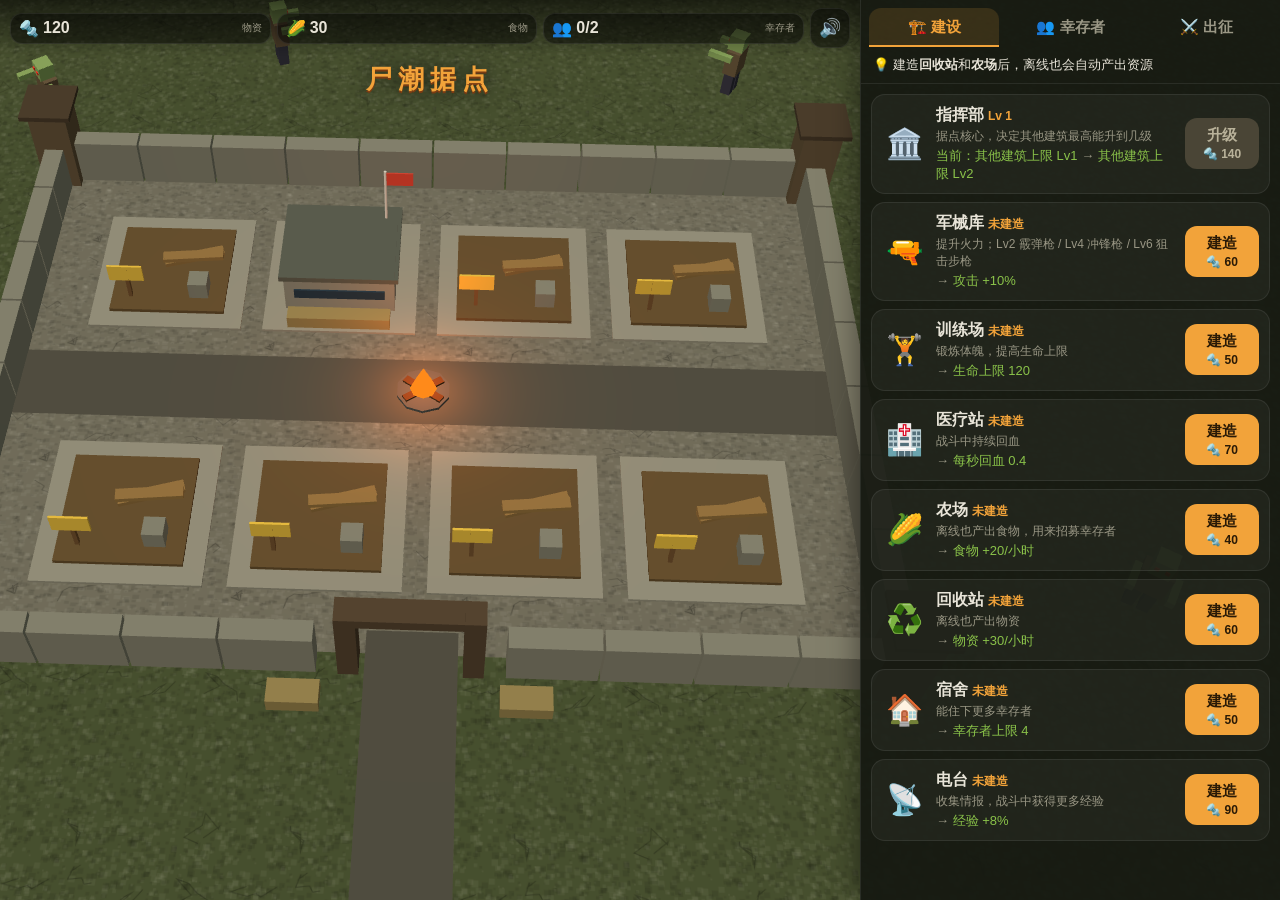
==== index.html @ 7a47effb "初版：尸潮据点（3D 丧尸割草射击 + 基地经营 PWA） Co-Authored-By: Claude Opus 5.5 <noreply@anthropic.com>" ====
<!DOCTYPE html>
<html lang="zh-CN">
<head>
<meta charset="UTF-8">
<meta name="viewport" content="width=device-width, initial-scale=1, maximum-scale=1, user-scalable=no, viewport-fit=cover">
<meta name="apple-mobile-web-app-capable" content="yes">
<meta name="mobile-web-app-capable" content="yes">
<meta name="apple-mobile-web-app-status-bar-style" content="black-translucent">
<meta name="apple-mobile-web-app-title" content="尸潮据点">
<meta name="theme-color" content="#14170f">
<title>尸潮据点</title>
<link rel="manifest" href="manifest.webmanifest">
<link rel="apple-touch-icon" href="icons/icon-180.png">
<link rel="icon" type="image/png" href="icons/icon-192.png">
<link rel="stylesheet" href="style.css">
</head>
<body>
<canvas id="gl"></canvas>

<!-- 加载中 -->
<div id="loading" class="loading"><div class="logo">尸潮据点</div><div class="muted">加载中……</div></div>

<!-- 基地界面 -->
<div id="baseUI" class="screen hidden">
  <div class="topbar">
    <div class="res"><span>🔩</span><b id="rScrap">0</b><small>物资</small></div>
    <div class="res"><span>🌽</span><b id="rFood">0</b><small>食物</small></div>
    <div class="res"><span>👥</span><b id="rSurv">0/2</b><small>幸存者</small></div>
    <button id="btnSound" class="icon-btn" aria-label="声音">🔊</button>
  </div>
  <div class="title">尸潮据点</div>
  <div class="panel">
    <div class="tabs">
      <button data-tab="build" class="active">🏗️ 建设</button>
      <button data-tab="people">👥 幸存者</button>
      <button data-tab="go">⚔️ 出征</button>
    </div>
    <div class="store-bar">
      <div id="storeInfo"></div>
      <button id="btnCollect" class="btn small">收取</button>
    </div>
    <div class="tab-body" id="tab-build"></div>
    <div class="tab-body hidden" id="tab-people"></div>
    <div class="tab-body hidden" id="tab-go"></div>
  </div>
</div>

<!-- 战斗界面 -->
<div id="battleUI" class="screen hidden">
  <div class="hud-top">
    <div class="bars">
      <div class="bar hp"><i id="hpFill"></i><span id="hpText"></span></div>
      <div class="bar xp"><i id="xpFill"></i><span id="lvText">Lv 1</span></div>
    </div>
    <button id="btnPause" class="icon-btn" aria-label="暂停">⏸</button>
  </div>
  <div class="hud-stats">
    <span>⏱ <b id="hTime">5:00</b></span>
    <span>💀 <b id="hKills">0</b></span>
    <span>🔩 <b id="hScrap">0</b></span>
    <span>🙌 <b id="hSurv">0</b></span>
  </div>
  <div id="bossBar" class="bar boss hidden"><i id="bossFill"></i><span>☠️ 尸王</span></div>
  <div id="hMsg" class="hud-msg"></div>
  <div id="joy" class="joy hidden"><div id="joyKnob"></div></div>
  <div id="hurt" class="hurt"></div>
</div>

<div id="modal" class="modal hidden"><div class="modal-box" id="modalBox"></div></div>
<div id="toast" class="toast"></div>

<script type="module" src="js/main.js"></script>
</body>
</html>
---- style.css ----
/* 尸潮据点 - 界面样式（手机竖屏优先） */
:root {
  --bg: #14170f;
  --panel: rgba(22, 25, 18, 0.94);
  --line: rgba(255, 255, 255, 0.08);
  --text: #e8e4d8;
  --muted: #9a9785;
  --accent: #f2a33a;
  --green: #8bc34a;
  --red: #e5533d;
  --top: env(safe-area-inset-top, 0px);
  --bottom: env(safe-area-inset-bottom, 0px);
}
* { box-sizing: border-box; -webkit-tap-highlight-color: transparent; }
html, body {
  margin: 0; height: 100%; overflow: hidden; background: var(--bg); color: var(--text);
  font-family: -apple-system, "PingFang SC", "Microsoft YaHei", sans-serif;
  -webkit-user-select: none; user-select: none; -webkit-touch-callout: none;
  overscroll-behavior: none; touch-action: none;
}
button { font: inherit; color: inherit; cursor: pointer; }
#gl { position: fixed; inset: 0; width: 100%; height: 100%; display: block; }
.hidden { display: none !important; }
.muted { color: var(--muted); }

.loading { position: fixed; inset: 0; display: flex; flex-direction: column; align-items: center; justify-content: center; gap: 10px; background: var(--bg); z-index: 50; }
.logo { font-size: 40px; font-weight: 900; letter-spacing: 6px; color: var(--accent); text-shadow: 0 3px 0 #7a3b12; }

.screen { position: fixed; inset: 0; pointer-events: none; }
.screen > * { pointer-events: auto; }

/* ---------- 基地 ---------- */
.topbar {
  position: absolute; top: 0; left: 0; right: 0; display: flex; gap: 6px; align-items: center;
  padding: calc(var(--top) + 8px) 10px 8px; background: linear-gradient(rgba(0,0,0,.6), transparent);
}
.res { flex: 1; display: flex; align-items: center; gap: 4px; background: rgba(0,0,0,.45); border: 1px solid var(--line); border-radius: 12px; padding: 5px 8px; min-width: 0; }
.res b { font-size: 16px; }
.res small { color: var(--muted); font-size: 10px; margin-left: auto; }
.icon-btn { width: 40px; height: 40px; border-radius: 12px; border: 1px solid var(--line); background: rgba(0,0,0,.45); font-size: 18px; flex: none; }
.title {
  position: absolute; top: calc(var(--top) + 62px); left: 0; right: 0; text-align: center; pointer-events: none;
  font-size: 26px; font-weight: 900; letter-spacing: 6px; color: var(--accent); text-shadow: 0 2px 0 #7a3b12, 0 0 20px rgba(0,0,0,.8);
}
.panel {
  position: absolute; left: 0; right: 0; bottom: 0; height: 55%; display: flex; flex-direction: column;
  background: var(--panel); border-top: 1px solid var(--line); border-radius: 18px 18px 0 0;
  box-shadow: 0 -8px 30px rgba(0,0,0,.5);
}
.tabs { display: flex; padding: 8px 8px 0; gap: 6px; }
.tabs button { flex: 1; padding: 10px 0; border: none; border-radius: 12px 12px 0 0; background: transparent; color: var(--muted); font-weight: 700; font-size: 15px; }
.tabs button.active { background: rgba(242,163,58,.15); color: var(--accent); box-shadow: inset 0 -2px 0 var(--accent); }
.store-bar { display: flex; align-items: center; gap: 8px; padding: 8px 12px; border-bottom: 1px solid var(--line); font-size: 13px; }
#storeInfo { flex: 1; line-height: 1.5; }
#storeInfo small { color: var(--muted); }
.tab-body { flex: 1; overflow-y: auto; -webkit-overflow-scrolling: touch; padding: 10px 10px calc(var(--bottom) + 16px); touch-action: pan-y; }

.btn { border: none; border-radius: 12px; padding: 10px 14px; background: var(--accent); color: #2a1a06; font-weight: 800; }
.btn:disabled { background: #444; color: #888; }
.btn.small { padding: 7px 14px; font-size: 14px; }
.btn.big { display: block; width: 100%; padding: 14px; font-size: 18px; margin: 10px 0; }
.btn.ghost { background: rgba(255,255,255,.1); color: var(--text); }
.btn small { font-weight: 600; opacity: .8; margin-left: 6px; }
.btn:active, .btn-up:active, .zone:active, .weap:active, .skill:active { transform: scale(.97); }

.card { display: flex; gap: 10px; align-items: center; padding: 10px; margin-bottom: 8px; background: rgba(255,255,255,.04); border: 1px solid var(--line); border-radius: 14px; transition: background .3s; }
.card.flash { background: rgba(242,163,58,.25); }
.card-ic { font-size: 30px; width: 44px; text-align: center; flex: none; }
.card-main { flex: 1; min-width: 0; }
.card-title { font-weight: 800; font-size: 16px; }
.lv { font-size: 12px; color: var(--accent); margin-left: 4px; font-weight: 700; }
.card-intro { font-size: 12px; color: var(--muted); margin: 2px 0; }
.card-eff { font-size: 13px; color: var(--green); }
.card-eff .arrow { color: var(--muted); }
.btn-up { flex: none; width: 74px; border: none; border-radius: 12px; padding: 8px 4px; background: var(--accent); color: #2a1a06; font-weight: 800; font-size: 15px; display: flex; flex-direction: column; align-items: center; gap: 2px; }
.btn-up small { font-size: 12px; font-weight: 700; }
.btn-up.dim { background: #4a4536; color: #b9b29a; }
.btn-up:disabled { background: #333; color: #777; }

.info-box { padding: 12px; border-radius: 14px; background: rgba(255,255,255,.04); border: 1px solid var(--line); line-height: 1.7; font-size: 14px; }
.info-box b { color: var(--accent); }
.chips { display: flex; flex-wrap: wrap; gap: 6px; }
.chip { padding: 5px 10px; border-radius: 20px; background: rgba(139,195,74,.15); color: #cfe8b0; font-size: 13px; }
.section-title { font-size: 13px; color: var(--muted); margin: 12px 2px 6px; }

.zone { padding: 10px 12px; margin-bottom: 8px; border-radius: 14px; background: rgba(255,255,255,.04); border: 2px solid transparent; }
.zone.sel { border-color: var(--accent); background: rgba(242,163,58,.1); }
.zone.locked { opacity: .45; }
.zone-name { font-weight: 800; font-size: 16px; }
.zone-desc { font-size: 12px; color: var(--muted); margin: 2px 0; }
.zone-meta { font-size: 12px; color: var(--green); }
.weapons { display: grid; grid-template-columns: 1fr 1fr; gap: 8px; }
.weap { text-align: left; padding: 10px; border-radius: 12px; border: 2px solid transparent; background: rgba(255,255,255,.05); display: flex; flex-direction: column; gap: 2px; }
.weap small { color: var(--muted); font-size: 12px; }
.weap.sel { border-color: var(--accent); background: rgba(242,163,58,.12); }
.weap.locked { opacity: .45; }
.stat-line { font-size: 13px; color: var(--muted); text-align: center; margin-top: 10px; }

/* ---------- 战斗 HUD ---------- */
#battleUI { pointer-events: auto; touch-action: none; }
.hud-top { position: absolute; top: 0; left: 0; right: 0; display: flex; gap: 8px; align-items: center; padding: calc(var(--top) + 8px) 10px 0; pointer-events: none; }
.hud-top .icon-btn { pointer-events: auto; }
.bars { flex: 1; display: flex; flex-direction: column; gap: 5px; }
.bar { position: relative; height: 18px; border-radius: 9px; background: rgba(0,0,0,.55); border: 1px solid rgba(255,255,255,.15); overflow: hidden; }
.bar i { position: absolute; left: 0; top: 0; bottom: 0; width: 100%; border-radius: 9px; transition: width .15s; }
.bar span { position: relative; display: block; text-align: center; font-size: 12px; line-height: 16px; font-weight: 800; text-shadow: 0 1px 2px #000; }
.bar.hp i { background: linear-gradient(90deg, #c0392b, #e74c3c); }
.bar.xp { height: 12px; }
.bar.xp i { background: linear-gradient(90deg, #2bb3c0, #4dd9ec); }
.bar.xp span { font-size: 10px; line-height: 10px; }
.bar.boss { position: absolute; top: calc(var(--top) + 86px); left: 15%; right: 15%; height: 16px; pointer-events: none; }
.bar.boss i { background: linear-gradient(90deg, #6d1b7b, #c0392b); }
.bar.boss span { line-height: 14px; }
.hud-stats { position: absolute; top: calc(var(--top) + 54px); left: 10px; right: 10px; display: flex; justify-content: space-between; font-size: 14px; pointer-events: none; text-shadow: 0 1px 3px #000; }
.hud-stats span { background: rgba(0,0,0,.4); padding: 2px 8px; border-radius: 10px; }
.hud-msg { position: absolute; top: 28%; left: 0; right: 0; text-align: center; font-size: 20px; font-weight: 900; color: #ffe08a; text-shadow: 0 2px 6px #000; pointer-events: none; opacity: 0; padding: 0 20px; }
.hud-msg.show { animation: msg 2.6s ease forwards; }
@keyframes msg { 0% { opacity: 0; transform: scale(.8); } 10% { opacity: 1; transform: scale(1.05); } 20% { transform: scale(1); } 80% { opacity: 1; } 100% { opacity: 0; } }
.joy { position: absolute; width: 120px; height: 120px; margin: -60px 0 0 -60px; border-radius: 50%; background: rgba(255,255,255,.08); border: 2px solid rgba(255,255,255,.25); pointer-events: none; }
#joyKnob { position: absolute; left: 50%; top: 50%; width: 52px; height: 52px; margin: -26px 0 0 -26px; border-radius: 50%; background: rgba(255,255,255,.4); }
.hurt { position: absolute; inset: 0; pointer-events: none; opacity: 0; background: radial-gradient(ellipse at center, transparent 50%, rgba(200,0,0,.6)); }
.hurt.on { animation: hurt .4s ease; }
@keyframes hurt { 0% { opacity: 1; } 100% { opacity: 0; } }

/* ---------- 弹窗 ---------- */
.modal { position: fixed; inset: 0; z-index: 20; display: flex; align-items: center; justify-content: center; background: rgba(0,0,0,.65); padding: 20px; }
.modal-box { width: 100%; max-width: 420px; max-height: 90%; overflow-y: auto; background: #1e2219; border: 1px solid var(--line); border-radius: 18px; padding: 18px; text-align: center; animation: pop .25s ease; }
@keyframes pop { from { transform: scale(.85); opacity: 0; } to { transform: scale(1); opacity: 1; } }
.modal-box h2 { margin: 4px 0 6px; font-size: 24px; }
.skills { display: flex; flex-direction: column; gap: 10px; margin-top: 12px; }
.skill { display: grid; grid-template-columns: 50px 1fr; grid-template-rows: auto auto; text-align: left; align-items: center; padding: 12px; border-radius: 14px; border: 2px solid rgba(242,163,58,.4); background: rgba(242,163,58,.08); column-gap: 8px; }
.sk-ic { grid-row: 1 / 3; font-size: 32px; text-align: center; }
.skill b { font-size: 17px; }
.skill b small { color: var(--accent); font-size: 12px; }
.skill > span:last-child { font-size: 13px; color: var(--muted); }
.result { display: grid; grid-template-columns: 1fr 1fr; gap: 8px; margin: 14px 0; }
.result div { background: rgba(255,255,255,.05); border-radius: 12px; padding: 10px 6px; font-size: 13px; color: var(--muted); }
.result b { display: block; font-size: 20px; color: var(--text); margin-top: 2px; }
.good { color: var(--green); font-weight: 700; }

.toast { position: fixed; left: 50%; top: 38%; transform: translateX(-50%); background: rgba(0,0,0,.85); padding: 10px 18px; border-radius: 20px; font-size: 14px; z-index: 30; opacity: 0; transition: opacity .25s; pointer-events: none; white-space: nowrap; max-width: 90%; overflow: hidden; text-overflow: ellipsis; }
.toast.show { opacity: 1; }

/* 横屏（电脑上测试）：面板放右侧 */
@media (min-aspect-ratio: 1/1) {
  .panel { left: auto; top: 0; width: min(420px, 45%); height: auto; border-radius: 0; border-top: none; border-left: 1px solid var(--line); padding-top: var(--top); }
  .topbar { right: min(420px, 45%); }
  .title { right: min(420px, 45%); }
}
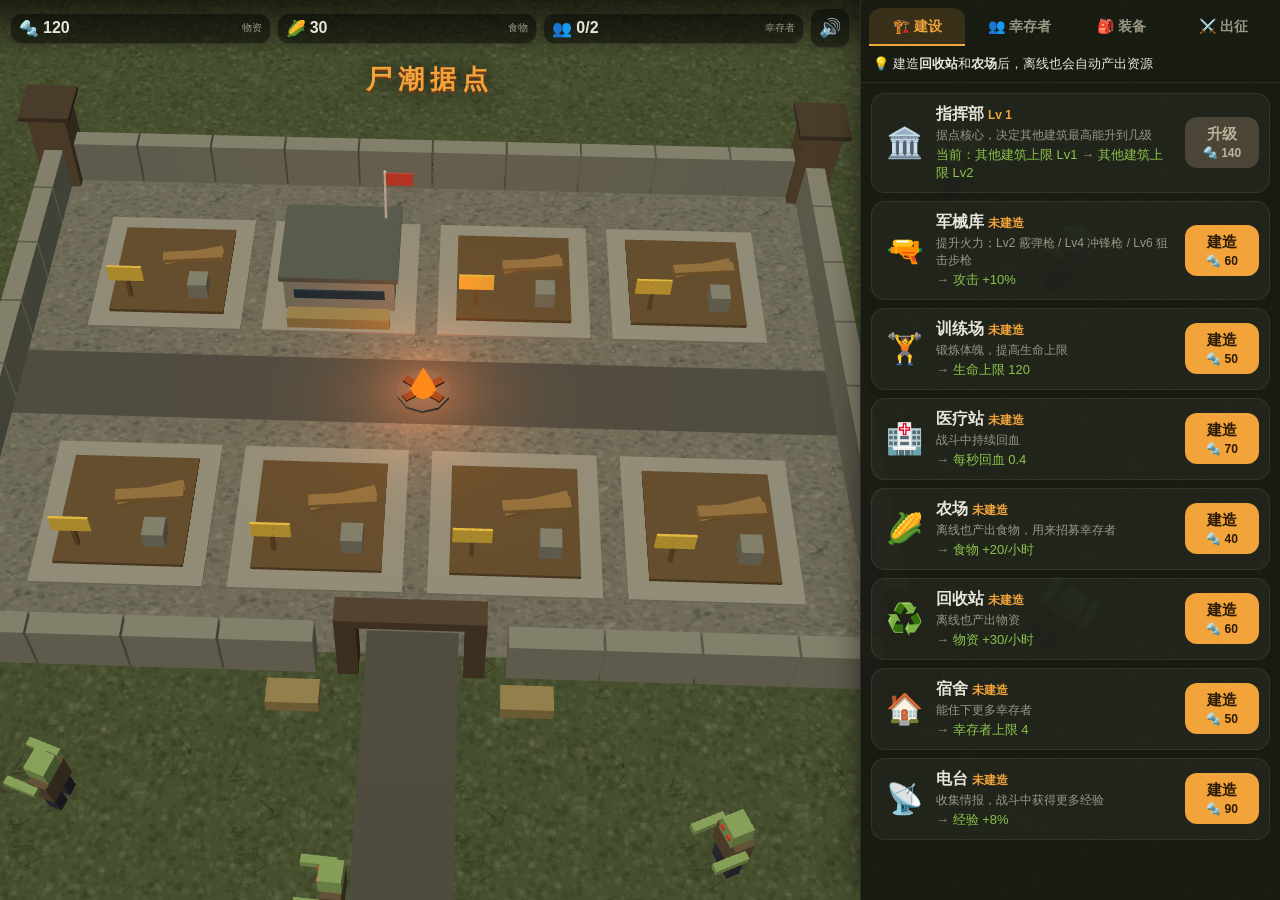
==== commit 185f7891: "新增手动瞄准（右摇杆）和装备系统：击败尸王掉落装备，存档升级到 v2 Co-Authored-By: Claude Opus 5.5 <noreply@anthropic.com>" ====
--- a/index.html
+++ b/index.html
@@ -33,6 +33,7 @@
     <div class="tabs">
       <button data-tab="build" class="active">🏗️ 建设</button>
       <button data-tab="people">👥 幸存者</button>
+      <button data-tab="gear">🎒 装备</button>
       <button data-tab="go">⚔️ 出征</button>
     </div>
     <div class="store-bar">
@@ -41,6 +42,7 @@
     </div>
     <div class="tab-body" id="tab-build"></div>
     <div class="tab-body hidden" id="tab-people"></div>
+    <div class="tab-body hidden" id="tab-gear"></div>
     <div class="tab-body hidden" id="tab-go"></div>
   </div>
 </div>
@@ -63,6 +65,8 @@
   <div id="bossBar" class="bar boss hidden"><i id="bossFill"></i><span>☠️ 尸王</span></div>
   <div id="hMsg" class="hud-msg"></div>
   <div id="joy" class="joy hidden"><div id="joyKnob"></div></div>
+  <div id="joyAim" class="joy aim hidden"><div id="joyAimKnob"></div></div>
+  <div id="joyHint" class="joy-hint"><span>👈 左边拖动：移动</span><span>右边拖动：瞄准 👉</span></div>
   <div id="hurt" class="hurt"></div>
 </div>
 
--- a/style.css
+++ b/style.css
@@ -48,7 +48,7 @@
   box-shadow: 0 -8px 30px rgba(0,0,0,.5);
 }
 .tabs { display: flex; padding: 8px 8px 0; gap: 6px; }
-.tabs button { flex: 1; padding: 10px 0; border: none; border-radius: 12px 12px 0 0; background: transparent; color: var(--muted); font-weight: 700; font-size: 15px; }
+.tabs button { flex: 1; padding: 10px 0; border: none; border-radius: 12px 12px 0 0; background: transparent; color: var(--muted); font-weight: 700; font-size: 14px; white-space: nowrap; }
 .tabs button.active { background: rgba(242,163,58,.15); color: var(--accent); box-shadow: inset 0 -2px 0 var(--accent); }
 .store-bar { display: flex; align-items: center; gap: 8px; padding: 8px 12px; border-bottom: 1px solid var(--line); font-size: 13px; }
 #storeInfo { flex: 1; line-height: 1.5; }
@@ -83,7 +83,9 @@
 .chip { padding: 5px 10px; border-radius: 20px; background: rgba(139,195,74,.15); color: #cfe8b0; font-size: 13px; }
 .section-title { font-size: 13px; color: var(--muted); margin: 12px 2px 6px; }
 
-.zone { padding: 10px 12px; margin-bottom: 8px; border-radius: 14px; background: rgba(255,255,255,.04); border: 2px solid transparent; }
+.zone { display: flex; align-items: center; gap: 10px; padding: 10px 12px; margin-bottom: 8px; border-radius: 14px; background: rgba(255,255,255,.04); border: 2px solid transparent; cursor: pointer; }
+.zone-main { flex: 1; min-width: 0; }
+.zone-go { flex: none; padding: 10px 12px; border-radius: 12px; background: var(--accent); color: #2a1a06; font-weight: 800; font-size: 15px; }
 .zone.sel { border-color: var(--accent); background: rgba(242,163,58,.1); }
 .zone.locked { opacity: .45; }
 .zone-name { font-weight: 800; font-size: 16px; }
@@ -117,7 +119,11 @@
 .hud-msg.show { animation: msg 2.6s ease forwards; }
 @keyframes msg { 0% { opacity: 0; transform: scale(.8); } 10% { opacity: 1; transform: scale(1.05); } 20% { transform: scale(1); } 80% { opacity: 1; } 100% { opacity: 0; } }
 .joy { position: absolute; width: 120px; height: 120px; margin: -60px 0 0 -60px; border-radius: 50%; background: rgba(255,255,255,.08); border: 2px solid rgba(255,255,255,.25); pointer-events: none; }
-#joyKnob { position: absolute; left: 50%; top: 50%; width: 52px; height: 52px; margin: -26px 0 0 -26px; border-radius: 50%; background: rgba(255,255,255,.4); }
+#joyKnob, #joyAimKnob { position: absolute; left: 50%; top: 50%; width: 52px; height: 52px; margin: -26px 0 0 -26px; border-radius: 50%; background: rgba(255,255,255,.4); }
+.joy.aim { border-color: rgba(255,80,60,.6); background: rgba(255,60,40,.1); }
+#joyAimKnob { background: rgba(255,90,70,.6); }
+.joy-hint { position: absolute; left: 0; right: 0; bottom: calc(var(--bottom) + 24px); display: flex; justify-content: space-between; padding: 0 16px; font-size: 13px; color: rgba(255,255,255,.6); pointer-events: none; transition: opacity 1s; text-shadow: 0 1px 3px #000; }
+.joy-hint.off { opacity: 0; }
 .hurt { position: absolute; inset: 0; pointer-events: none; opacity: 0; background: radial-gradient(ellipse at center, transparent 50%, rgba(200,0,0,.6)); }
 .hurt.on { animation: hurt .4s ease; }
 @keyframes hurt { 0% { opacity: 1; } 100% { opacity: 0; } }
@@ -147,3 +153,23 @@
   .topbar { right: min(420px, 45%); }
   .title { right: min(420px, 45%); }
 }
+
+/* ---------- 装备 ---------- */
+.slots { display: grid; grid-template-columns: repeat(3, 1fr); gap: 8px; }
+.slot { padding: 8px 6px; border-radius: 12px; background: rgba(255,255,255,.04); border: 2px solid var(--line); text-align: center; font-size: 12px; min-height: 92px; }
+.slot .s-ic { font-size: 24px; }
+.slot .s-name { font-weight: 800; font-size: 13px; margin: 2px 0; }
+.slot .s-st { color: var(--green); line-height: 1.4; }
+.item { display: flex; gap: 8px; align-items: center; padding: 9px 10px; margin-bottom: 8px; border-radius: 12px; background: rgba(255,255,255,.04); border-left: 4px solid; }
+.item-main { flex: 1; min-width: 0; }
+.item-name { font-weight: 800; font-size: 15px; }
+.item-name small { font-weight: 600; color: var(--muted); margin-left: 4px; }
+.item-st { font-size: 12px; color: var(--green); }
+.item .btn { padding: 7px 10px; font-size: 13px; }
+.item .btn.ghost { margin-left: 4px; }
+.item.on { background: rgba(139,195,74,.1); }
+.drop-card { margin: 10px auto; padding: 12px; border-radius: 14px; border: 2px solid; background: rgba(255,255,255,.05); max-width: 280px; animation: pop .4s ease; }
+.drop-card b { font-size: 18px; }
+
+/* 窄屏时隐藏资源的小字标签，避免挤成多行 */
+@media (max-width: 430px) { .res small { display: none; } }
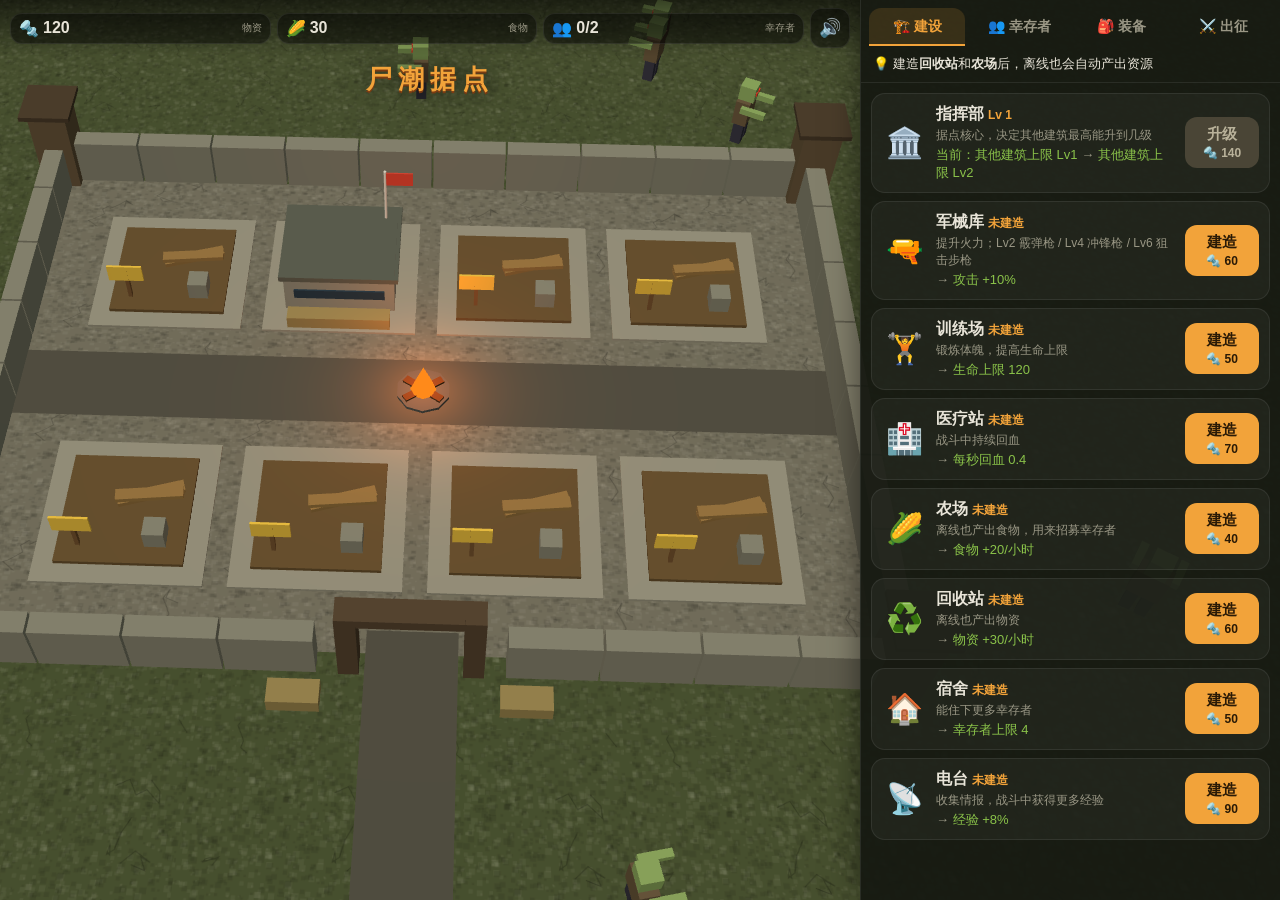
==== commit ef2ec711: "新增主线剧情《启明之殇》、真实模型加载与 Mixamo 转换工具（含自动减面），存档升级到 v3 Co-Authored-By: Claude Opus 5.5 <noreply@anthropic." ====
--- a/index.html
+++ b/index.html
@@ -13,6 +13,8 @@
 <link rel="apple-touch-icon" href="icons/icon-180.png">
 <link rel="icon" type="image/png" href="icons/icon-192.png">
 <link rel="stylesheet" href="style.css">
+<!-- 让模型加载器里的 import 'three' 指向本地文件（和游戏用的是同一份） -->
+<script type="importmap">{ "imports": { "three": "./vendor/three.module.min.js" } }</script>
 </head>
 <body>
 <canvas id="gl"></canvas>
@@ -60,8 +62,10 @@
     <span>⏱ <b id="hTime">5:00</b></span>
     <span>💀 <b id="hKills">0</b></span>
     <span>🔩 <b id="hScrap">0</b></span>
-    <span>🙌 <b id="hSurv">0</b></span>
+    <span id="sSurv">🙌 <b id="hSurv">0</b></span>
+    <span id="sAmmo" class="hidden">🔫 <b id="hAmmo">0</b></span>
   </div>
+  <div id="hObj" class="hud-obj hidden"></div>
   <div id="bossBar" class="bar boss hidden"><i id="bossFill"></i><span>☠️ 尸王</span></div>
   <div id="hMsg" class="hud-msg"></div>
   <div id="joy" class="joy hidden"><div id="joyKnob"></div></div>
@@ -70,6 +74,17 @@
   <div id="hurt" class="hurt"></div>
 </div>
 
+<!-- 剧情对白 -->
+<div id="dlg" class="dlg hidden">
+  <div class="dlg-bar top"></div>
+  <button id="dlgSkip" class="dlg-skip">跳过 ⏭</button>
+  <div class="dlg-box">
+    <div id="dlgName" class="dlg-name"></div>
+    <div id="dlgText" class="dlg-text"></div>
+    <div class="dlg-hint">点击继续 ▼</div>
+  </div>
+</div>
+
 <div id="modal" class="modal hidden"><div class="modal-box" id="modalBox"></div></div>
 <div id="toast" class="toast"></div>
 
--- a/style.css
+++ b/style.css
@@ -110,7 +110,7 @@
 .bar.xp { height: 12px; }
 .bar.xp i { background: linear-gradient(90deg, #2bb3c0, #4dd9ec); }
 .bar.xp span { font-size: 10px; line-height: 10px; }
-.bar.boss { position: absolute; top: calc(var(--top) + 86px); left: 15%; right: 15%; height: 16px; pointer-events: none; }
+.bar.boss { position: absolute; top: calc(var(--top) + 116px); left: 15%; right: 15%; height: 16px; pointer-events: none; }
 .bar.boss i { background: linear-gradient(90deg, #6d1b7b, #c0392b); }
 .bar.boss span { line-height: 14px; }
 .hud-stats { position: absolute; top: calc(var(--top) + 54px); left: 10px; right: 10px; display: flex; justify-content: space-between; font-size: 14px; pointer-events: none; text-shadow: 0 1px 3px #000; }
@@ -173,3 +173,16 @@
 
 /* 窄屏时隐藏资源的小字标签，避免挤成多行 */
 @media (max-width: 430px) { .res small { display: none; } }
+
+/* ---------- 剧情 ---------- */
+.hud-obj { position: absolute; top: calc(var(--top) + 84px); left: 50%; transform: translateX(-50%); background: rgba(0,0,0,.55); padding: 4px 14px; border-radius: 12px; font-size: 14px; font-weight: 800; color: #ffe08a; pointer-events: none; white-space: nowrap; }
+.zone.story { background: linear-gradient(90deg, rgba(60,80,120,.25), rgba(255,255,255,.03)); }
+.dlg { position: fixed; inset: 0; z-index: 25; background: radial-gradient(ellipse at 50% 35%, rgba(40,10,10,.92), rgba(0,0,0,.97) 70%); display: flex; flex-direction: column; justify-content: flex-end; }
+.dlg-bar.top { position: absolute; top: 0; left: 0; right: 0; height: calc(var(--top) + 9%); background: #000; }
+.dlg-skip { position: absolute; top: calc(var(--top) + 12px); right: 12px; z-index: 1; border: 1px solid rgba(255,255,255,.25); background: rgba(0,0,0,.5); border-radius: 14px; padding: 6px 12px; font-size: 13px; }
+.dlg-box { margin: 0 10px calc(var(--bottom) + 18px); min-height: 150px; padding: 16px 18px; border-radius: 16px; background: rgba(10,12,16,.92); border: 1px solid rgba(255,255,255,.12); }
+.dlg-name { font-weight: 900; font-size: 17px; margin-bottom: 8px; min-height: 20px; }
+.dlg-text { font-size: 17px; line-height: 1.65; min-height: 56px; }
+.dlg-text.narr { color: #b9b6a8; font-style: italic; text-align: center; }
+.dlg-hint { text-align: right; font-size: 12px; color: var(--muted); margin-top: 8px; animation: blink 1.2s infinite; }
+@keyframes blink { 50% { opacity: .3; } }
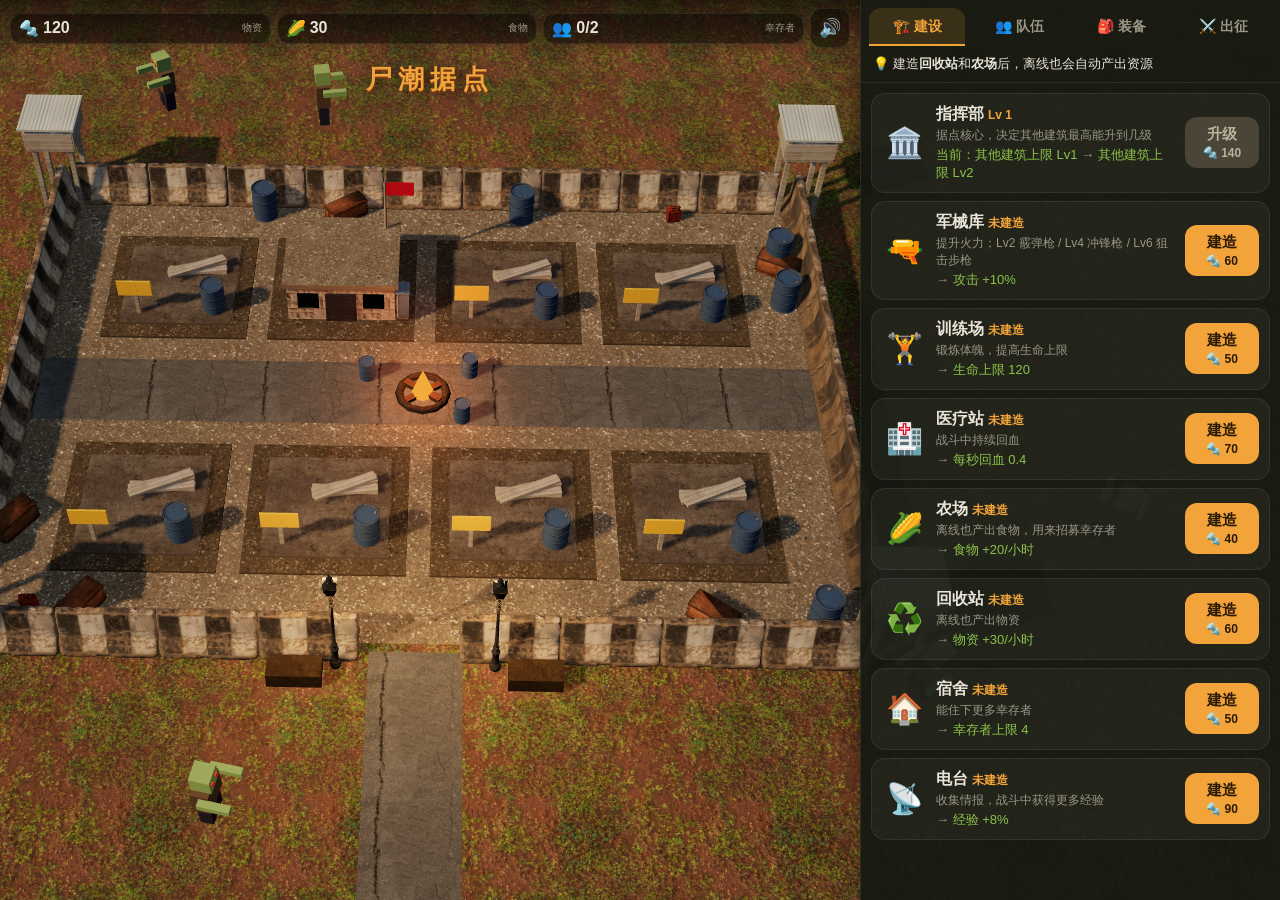
==== commit d6713dc9: "剧情扩展为15关（搜集/坚守/营救/Boss）、队友出征、指挥官天赋、武器强化；据点和战斗场景写实化（Poly Haven CC0）；提高难度 Co-Authored-By: Claude Opus " ====
--- a/index.html
+++ b/index.html
@@ -34,7 +34,7 @@
   <div class="panel">
     <div class="tabs">
       <button data-tab="build" class="active">🏗️ 建设</button>
-      <button data-tab="people">👥 幸存者</button>
+      <button data-tab="people">👥 队伍</button>
       <button data-tab="gear">🎒 装备</button>
       <button data-tab="go">⚔️ 出征</button>
     </div>
@@ -66,6 +66,8 @@
     <span id="sAmmo" class="hidden">🔫 <b id="hAmmo">0</b></span>
   </div>
   <div id="hObj" class="hud-obj hidden"></div>
+  <div id="hSquad" class="hud-squad"></div>
+  <div id="hRadio" class="hud-radio"></div>
   <div id="bossBar" class="bar boss hidden"><i id="bossFill"></i><span>☠️ 尸王</span></div>
   <div id="hMsg" class="hud-msg"></div>
   <div id="joy" class="joy hidden"><div id="joyKnob"></div></div>
--- a/style.css
+++ b/style.css
@@ -186,3 +186,37 @@
 .dlg-text.narr { color: #b9b6a8; font-style: italic; text-align: center; }
 .dlg-hint { text-align: right; font-size: 12px; color: var(--muted); margin-top: 8px; animation: blink 1.2s infinite; }
 @keyframes blink { 50% { opacity: .3; } }
+
+/* ---------- 队伍 / 成长 ---------- */
+.mini-bar { height: 6px; border-radius: 3px; background: rgba(255,255,255,.1); overflow: hidden; margin: 5px 0 3px; }
+.mini-bar i { display: block; height: 100%; background: linear-gradient(90deg, #2bb3c0, #4dd9ec); }
+.info-box.cmd b { color: var(--accent); font-size: 16px; }
+.tals { display: flex; flex-direction: column; gap: 6px; }
+.tal { display: flex; align-items: center; gap: 8px; padding: 7px 10px; border-radius: 12px; background: rgba(255,255,255,.04); }
+.tal-ic { font-size: 22px; width: 30px; text-align: center; }
+.tal-main { flex: 1; min-width: 0; font-size: 14px; }
+.tal-main small { color: var(--accent); }
+.tal-main .muted { font-size: 12px; }
+.tal .btn { min-width: 58px; }
+.link { float: right; border: none; background: none; color: var(--muted); font-size: 12px; text-decoration: underline; }
+.card.comp.on { border-color: var(--accent); background: rgba(242,163,58,.08); }
+.comp-btns { display: flex; flex-direction: column; gap: 6px; }
+.comp-btns .btn { min-width: 64px; }
+.squad { display: flex; flex-wrap: wrap; gap: 8px; }
+.sq { padding: 8px 12px; border-radius: 12px; border: 2px solid transparent; background: rgba(255,255,255,.06); font-weight: 700; }
+.sq small { margin-left: 4px; color: var(--muted); font-weight: 600; }
+.sq.sel { border-color: var(--accent); background: rgba(242,163,58,.15); }
+.chapter { margin-bottom: 10px; padding: 8px; border-radius: 14px; background: linear-gradient(90deg, rgba(60,80,120,.22), rgba(255,255,255,.02)); }
+.chapter.locked { opacity: .5; }
+.ch-title { font-weight: 900; font-size: 15px; margin: 2px 4px 6px; }
+.stage { display: flex; align-items: center; gap: 8px; padding: 8px 10px; margin-bottom: 6px; border-radius: 10px; background: rgba(0,0,0,.25); font-size: 14px; }
+.stage.locked { opacity: .45; }
+.stage .zone-go { padding: 7px 12px; font-size: 13px; }
+.hud-squad { position: absolute; left: 10px; bottom: calc(var(--bottom) + 60px); display: flex; flex-direction: column; gap: 5px; pointer-events: none; }
+.sq-hud { position: relative; width: 130px; height: 20px; border-radius: 10px; background: rgba(0,0,0,.55); overflow: hidden; font-size: 12px; font-weight: 800; }
+.sq-hud span { position: relative; z-index: 1; line-height: 20px; padding-left: 8px; text-shadow: 0 1px 2px #000; }
+.sq-hud i { position: absolute; left: 0; top: 0; bottom: 0; background: rgba(93,200,120,.65); }
+.sq-hud.down i { background: rgba(255,200,60,.7); }
+.sq-hud.down span { color: #ffb3a0; }
+.hud-radio { position: absolute; left: 12px; right: 12px; bottom: calc(var(--bottom) + 200px); padding: 10px 14px; border-radius: 12px; background: rgba(0,0,0,.72); border-left: 3px solid #5dff8a; font-size: 14px; line-height: 1.5; pointer-events: none; opacity: 0; transform: translateY(8px); transition: opacity .3s, transform .3s; }
+.hud-radio.show { opacity: 1; transform: none; }
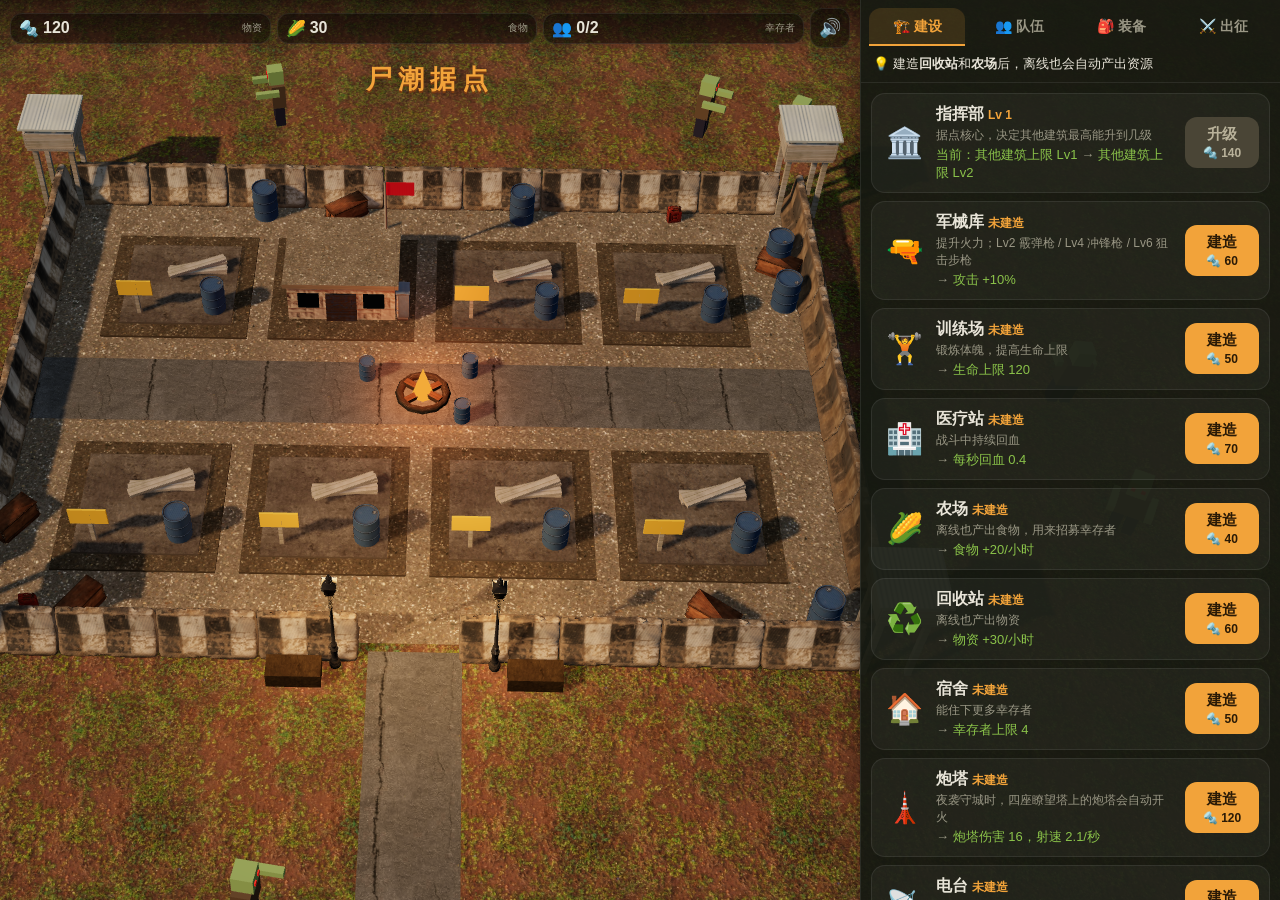
==== commit db006797: "真实人物上手机（模型放私有仓库，自动发布合并）；新增剧情选择与3种结局、队友身世/闲聊/好感/10个支线与专属技能、据点夜袭守城与炮塔、4种新丧尸、3把新武器；存档升级到 v5 Co-Authored" ====
--- a/index.html
+++ b/index.html
@@ -38,6 +38,7 @@
       <button data-tab="gear">🎒 装备</button>
       <button data-tab="go">⚔️ 出征</button>
     </div>
+    <div class="raid-bar hidden" id="raidBar"><div id="raidText"></div><button class="btn small" id="btnRaid">🛡️ 迎战</button></div>
     <div class="store-bar">
       <div id="storeInfo"></div>
       <button id="btnCollect" class="btn small">收取</button>
@@ -69,6 +70,7 @@
   <div id="hSquad" class="hud-squad"></div>
   <div id="hRadio" class="hud-radio"></div>
   <div id="bossBar" class="bar boss hidden"><i id="bossFill"></i><span>☠️ 尸王</span></div>
+  <div id="coreBar" class="bar core hidden"><i id="coreFill"></i><span>🏛️ 指挥部</span></div>
   <div id="hMsg" class="hud-msg"></div>
   <div id="joy" class="joy hidden"><div id="joyKnob"></div></div>
   <div id="joyAim" class="joy aim hidden"><div id="joyAimKnob"></div></div>
@@ -83,6 +85,7 @@
   <div class="dlg-box">
     <div id="dlgName" class="dlg-name"></div>
     <div id="dlgText" class="dlg-text"></div>
+    <div id="dlgChoices" class="dlg-choices"></div>
     <div class="dlg-hint">点击继续 ▼</div>
   </div>
 </div>
--- a/style.css
+++ b/style.css
@@ -220,3 +220,20 @@
 .sq-hud.down span { color: #ffb3a0; }
 .hud-radio { position: absolute; left: 12px; right: 12px; bottom: calc(var(--bottom) + 200px); padding: 10px 14px; border-radius: 12px; background: rgba(0,0,0,.72); border-left: 3px solid #5dff8a; font-size: 14px; line-height: 1.5; pointer-events: none; opacity: 0; transform: translateY(8px); transition: opacity .3s, transform .3s; }
 .hud-radio.show { opacity: 1; transform: none; }
+
+/* ---------- 选择 / 好感 / 夜袭 ---------- */
+.dlg-choices { display: flex; flex-direction: column; gap: 8px; margin-top: 10px; }
+.dlg-choices:empty { display: none; }
+.dlg-choices:not(:empty) + .dlg-hint { display: none; }
+.dlg-opt { padding: 12px 14px; border-radius: 12px; border: 2px solid rgba(242,163,58,.6); background: rgba(242,163,58,.12); color: #ffe0b0; font-size: 16px; font-weight: 800; text-align: left; }
+.bond { margin: -4px 0 10px; padding: 8px 10px; border-radius: 0 0 14px 14px; background: rgba(255,120,160,.06); border: 1px solid var(--line); border-top: none; }
+.bond-top { display: flex; align-items: center; gap: 8px; font-size: 13px; font-weight: 700; }
+.bond-top .mini-bar { flex: 1; margin: 0; }
+.mini-bar.pink i { background: linear-gradient(90deg, #ff6b9a, #ffb3c7); }
+.bio { font-size: 12px; margin: 6px 0; line-height: 1.5; }
+.raid-bar { display: flex; align-items: center; gap: 8px; padding: 8px 12px; background: linear-gradient(90deg, rgba(200,40,30,.35), rgba(200,40,30,.1)); border-bottom: 1px solid rgba(255,80,60,.4); font-size: 13px; line-height: 1.4; animation: raidPulse 2s infinite; }
+.raid-bar > div { flex: 1; }
+@keyframes raidPulse { 50% { background: linear-gradient(90deg, rgba(200,40,30,.55), rgba(200,40,30,.15)); } }
+.bar.core { position: absolute; top: calc(var(--top) + 140px); left: 15%; right: 15%; height: 16px; pointer-events: none; }
+.bar.core i { background: linear-gradient(90deg, #2e7d32, #8bc34a); }
+.bar.core span { line-height: 14px; }
